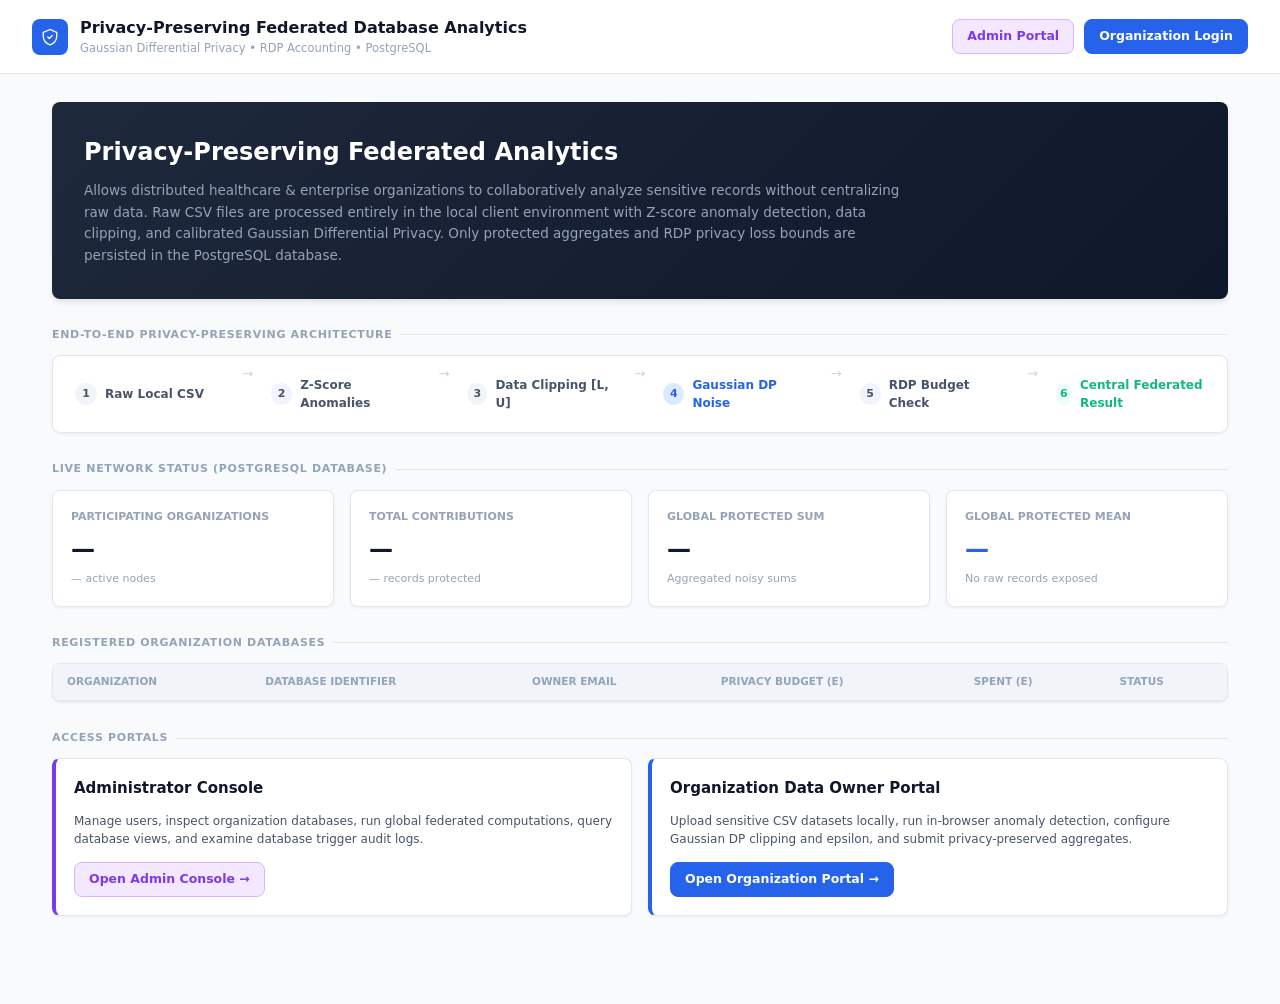
==== backend/src/main/resources/static/index.html @ 40b9c9d9 "feat: complete privacy-preserving federated analytics full-stack platform" ====
<!DOCTYPE html>
<html lang="en">
<head>
<meta charset="UTF-8" />
<meta name="viewport" content="width=device-width, initial-scale=1.0" />
<title>Privacy-Preserving Federated Database Analytics</title>
<style>
  :root {
    --bg-0: #f8fafc;
    --bg-1: #ffffff;
    --bg-2: #f1f5f9;
    --bg-card: #ffffff;
    --border: #e2e8f0;
    --border-strong: #cbd5e1;
    --text-0: #0f172a;
    --text-1: #475569;
    --text-2: #94a3b8;
    --accent: #2563eb;
    --accent-dark: #1d4ed8;
    --purple: #7c3aed;
    --green: #10b981;
    --green-bg: #ecfdf5;
    --red: #ef4444;
    --radius: 8px;
    --mono: 'SF Mono', Consolas, monospace;
    --shadow: 0 1px 3px rgba(0,0,0,0.06);
  }

  * { box-sizing: border-box; }
  body {
    margin: 0; font-family: 'Inter', system-ui, -apple-system, sans-serif;
    background: var(--bg-0); color: var(--text-0); font-size: 13px; line-height: 1.5;
  }
  header {
    padding: 16px 32px; display: flex; justify-content: space-between; align-items: center;
    background: var(--bg-1); border-bottom: 1px solid var(--border);
  }
  .brand { display: flex; align-items: center; gap: 12px; }
  .brand-icon {
    width: 36px; height: 36px; border-radius: var(--radius);
    background: var(--accent); display: flex; align-items: center; justify-content: center; color: #fff;
  }
  .brand-title { font-size: 16px; font-weight: 700; color: var(--text-0); }
  .brand-sub { font-size: 11.5px; color: var(--text-2); }
  .header-links { display: flex; gap: 10px; align-items: center; }
  .btn-link {
    padding: 7px 14px; border-radius: var(--radius); font-weight: 600; font-size: 12.5px;
    text-decoration: none; cursor: pointer; transition: all 0.15s;
  }
  .btn-link.admin { background: #f3e8ff; color: var(--purple); border: 1px solid #d8b4fe; }
  .btn-link.admin:hover { background: #e9d5ff; }
  .btn-link.org { background: var(--accent); color: #fff; border: 1px solid var(--accent); }
  .btn-link.org:hover { background: var(--accent-dark); }

  main { max-width: 1240px; margin: 0 auto; padding: 28px 32px 60px; }
  section { margin-bottom: 28px; }
  .section-title {
    font-size: 11px; font-weight: 700; text-transform: uppercase; letter-spacing: 0.06em;
    color: var(--text-2); margin-bottom: 12px; display: flex; align-items: center; gap: 8px;
  }
  .section-title::after { content: ''; flex: 1; height: 1px; background: var(--border); }

  .hero-banner {
    background: linear-gradient(135deg, #1e293b, #0f172a);
    color: #fff; padding: 32px; border-radius: var(--radius); margin-bottom: 28px;
    box-shadow: 0 4px 6px -1px rgba(0,0,0,0.1);
  }
  .hero-banner h1 { margin: 0 0 10px; font-size: 24px; font-weight: 700; }
  .hero-banner p { margin: 0; color: #94a3b8; font-size: 13.5px; line-height: 1.6; max-width: 820px; }

  .cards-grid {
    display: grid; grid-template-columns: repeat(4, 1fr); gap: 16px; margin-bottom: 20px;
  }
  .card {
    background: var(--bg-card); padding: 18px; border-radius: var(--radius);
    border: 1px solid var(--border); box-shadow: var(--shadow);
  }
  .metric-card .label { font-size: 11px; color: var(--text-2); text-transform: uppercase; font-weight: 600; margin-bottom: 6px; }
  .metric-card .value { font-size: 24px; font-weight: 700; color: var(--text-0); }
  .metric-card .sub { font-size: 11px; color: var(--text-2); margin-top: 4px; }

  .pipeline {
    display: flex; background: var(--bg-1); border: 1px solid var(--border);
    border-radius: var(--radius); padding: 8px; box-shadow: var(--shadow);
  }
  .pipe-step {
    flex: 1; display: flex; align-items: center; gap: 8px; padding: 12px 14px;
    font-size: 12px; font-weight: 600; color: var(--text-1);
  }
  .pipe-num {
    width: 22px; height: 22px; border-radius: 50%; background: var(--bg-2);
    display: flex; align-items: center; justify-content: center; font-size: 11px; font-weight: 700;
  }
  .pipe-step.noise .pipe-num { background: #dbeafe; color: var(--accent); }
  .pipe-step.noise { color: var(--accent); }
  .pipe-step.result .pipe-num { background: var(--green-bg); color: var(--green); }
  .pipe-step.result { color: var(--green); }
  .pipe-arrow { color: var(--border-strong); padding: 0 4px; }

  .table-wrap {
    background: var(--bg-card); border: 1px solid var(--border); border-radius: var(--radius);
    overflow: hidden; box-shadow: var(--shadow);
  }
  table { width: 100%; border-collapse: collapse; font-size: 12.5px; }
  thead { background: var(--bg-2); }
  th { text-align: left; padding: 10px 14px; font-size: 10.5px; text-transform: uppercase; color: var(--text-2); font-weight: 700; border-bottom: 1px solid var(--border); }
  td { padding: 10px 14px; border-bottom: 1px solid var(--border); }
  tr:last-child td { border-bottom: none; }
  tr:hover td { background: #f8fafc; }

  .badge { display: inline-flex; align-items: center; gap: 4px; padding: 2px 8px; border-radius: 999px; font-size: 10.5px; font-weight: 600; }
  .badge.active { background: var(--green-bg); color: var(--green); }
  .badge.inactive { background: #fef2f2; color: var(--red); }
</style>
</head>
<body>

<header>
  <div class="brand">
    <div class="brand-icon">
      <svg width="18" height="18" viewBox="0 0 24 24" fill="none">
        <path d="M12 2L3 6V11C3 16.5 6.8 21.3 12 22.5C17.2 21.3 21 16.5 21 11V6L12 2Z" stroke="currentColor" stroke-width="1.8"/>
        <path d="M9 12L11 14L15 10" stroke="currentColor" stroke-width="1.8" stroke-linecap="round" stroke-linejoin="round"/>
      </svg>
    </div>
    <div>
      <div class="brand-title">Privacy-Preserving Federated Database Analytics</div>
      <div class="brand-sub">Gaussian Differential Privacy &bull; RDP Accounting &bull; PostgreSQL</div>
    </div>
  </div>
  <div class="header-links">
    <a href="admin-dashboard.html" class="btn-link admin">Admin Portal</a>
    <a href="org-login.html" class="btn-link org">Organization Login</a>
  </div>
</header>

<main>

  <!-- HERO -->
  <div class="hero-banner">
    <h1>Privacy-Preserving Federated Analytics</h1>
    <p>
      Allows distributed healthcare &amp; enterprise organizations to collaboratively analyze sensitive records without centralizing raw data.
      Raw CSV files are processed entirely in the local client environment with Z-score anomaly detection, data clipping, and calibrated Gaussian Differential Privacy.
      Only protected aggregates and RDP privacy loss bounds are persisted in the PostgreSQL database.
    </p>
  </div>

  <!-- ARCHITECTURE FLOW -->
  <section>
    <div class="section-title">End-to-End Privacy-Preserving Architecture</div>
    <div class="pipeline">
      <div class="pipe-step"><span class="pipe-num">1</span>Raw Local CSV</div>
      <div class="pipe-arrow">&rarr;</div>
      <div class="pipe-step"><span class="pipe-num">2</span>Z-Score Anomalies</div>
      <div class="pipe-arrow">&rarr;</div>
      <div class="pipe-step"><span class="pipe-num">3</span>Data Clipping [L, U]</div>
      <div class="pipe-arrow">&rarr;</div>
      <div class="pipe-step noise"><span class="pipe-num">4</span>Gaussian DP Noise</div>
      <div class="pipe-arrow">&rarr;</div>
      <div class="pipe-step"><span class="pipe-num">5</span>RDP Budget Check</div>
      <div class="pipe-arrow">&rarr;</div>
      <div class="pipe-step result"><span class="pipe-num">6</span>Central Federated Result</div>
    </div>
  </section>

  <!-- REAL DATABASE METRICS -->
  <section>
    <div class="section-title">Live Network Status (PostgreSQL Database)</div>
    <div class="cards-grid">
      <div class="card metric-card">
        <div class="label">Participating Organizations</div>
        <div class="value" id="statOrgs">—</div>
        <div class="sub" id="statActiveOrgs">— active nodes</div>
      </div>
      <div class="card metric-card">
        <div class="label">Total Contributions</div>
        <div class="value" id="statContribs">—</div>
        <div class="sub" id="statRecords">— records protected</div>
      </div>
      <div class="card metric-card">
        <div class="label">Global Protected Sum</div>
        <div class="value" id="statSum">—</div>
        <div class="sub">Aggregated noisy sums</div>
      </div>
      <div class="card metric-card">
        <div class="label">Global Protected Mean</div>
        <div class="value" id="statMean" style="color:var(--accent);">—</div>
        <div class="sub">No raw records exposed</div>
      </div>
    </div>
  </section>

  <!-- REGISTERED DATABASES -->
  <section>
    <div class="section-title">Registered Organization Databases</div>
    <div class="table-wrap">
      <table>
        <thead>
          <tr>
            <th>Organization</th>
            <th>Database Identifier</th>
            <th>Owner Email</th>
            <th>Privacy Budget (&epsilon;)</th>
            <th>Spent (&epsilon;)</th>
            <th>Status</th>
          </tr>
        </thead>
        <tbody id="dbListBody"></tbody>
      </table>
    </div>
  </section>

  <!-- QUICK ACCESS PORTAL CARDS -->
  <section>
    <div class="section-title">Access Portals</div>
    <div style="display:grid; grid-template-columns: 1fr 1fr; gap:16px;">
      <div class="card" style="border-left: 4px solid var(--purple);">
        <div style="font-weight:700; font-size:15px; margin-bottom:6px;">Administrator Console</div>
        <p style="color:var(--text-1); font-size:12px; margin-bottom:14px;">
          Manage users, inspect organization databases, run global federated computations, query database views, and examine database trigger audit logs.
        </p>
        <a href="admin-dashboard.html" class="btn-link admin" style="display:inline-block;">Open Admin Console &rarr;</a>
      </div>
      <div class="card" style="border-left: 4px solid var(--accent);">
        <div style="font-weight:700; font-size:15px; margin-bottom:6px;">Organization Data Owner Portal</div>
        <p style="color:var(--text-1); font-size:12px; margin-bottom:14px;">
          Upload sensitive CSV datasets locally, run in-browser anomaly detection, configure Gaussian DP clipping and epsilon, and submit privacy-preserved aggregates.
        </p>
        <a href="org-login.html" class="btn-link org" style="display:inline-block;">Open Organization Portal &rarr;</a>
      </div>
    </div>
  </section>

</main>

<script>
  async function loadPublicData() {
    try {
      const res = await fetch('/api/analytics/results/global');
      const data = await res.json();
      document.getElementById('statOrgs').textContent = data.participatingOrganizations;
      document.getElementById('statContribs').textContent = data.contributionCount;
      document.getElementById('statRecords').textContent = Number(data.protectedTotalCount).toLocaleString();
      document.getElementById('statSum').textContent = Number(data.protectedAggregateSum).toLocaleString(undefined, { maximumFractionDigits: 2 });
      document.getElementById('statMean').textContent = Number(data.globalProtectedMean).toFixed(4);

      const dbRes = await fetch('/api/databases');
      const dbs = await dbRes.json();
      const list = dbs.content || (Array.isArray(dbs) ? dbs : []);
      document.getElementById('statActiveOrgs').textContent = `${list.filter(d => d.active).length} active nodes`;

      document.getElementById('dbListBody').innerHTML = list.map(d => `
        <tr>
          <td><strong>${escapeHtml(d.organizationName)}</strong></td>
          <td>${escapeHtml(d.dbIdentifier)}</td>
          <td>${escapeHtml(d.ownerEmail)}</td>
          <td>${Number(d.privacyEpsilonBudget).toFixed(2)}</td>
          <td>${Number(d.privacyEpsilonSpent).toFixed(4)}</td>
          <td><span class="badge ${d.active ? 'active' : 'inactive'}">${d.active ? 'Active' : 'Inactive'}</span></td>
        </tr>
      `).join('');
    } catch (e) {
      console.error(e);
    }
  }

  function escapeHtml(str) {
    if (!str) return '';
    return String(str).replace(/&/g, '&amp;').replace(/</g, '&lt;').replace(/>/g, '&gt;');
  }

  loadPublicData();
</script>

</body>
</html>
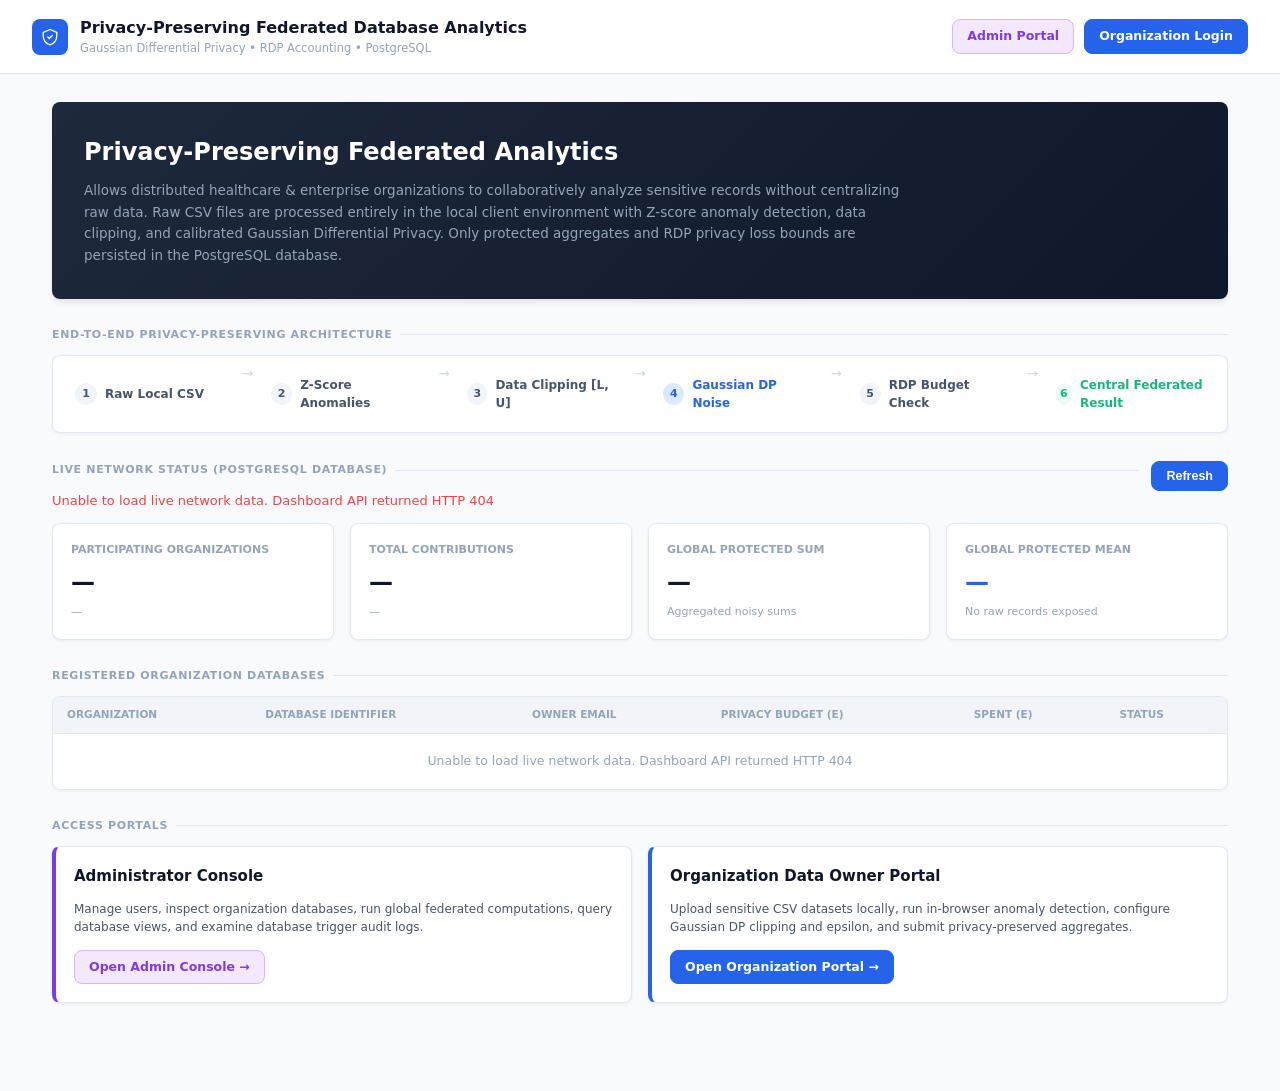
==== commit 47968fb8: "Initial commit - Privacy-Preserving Federated Database Analytics" ====
--- a/backend/src/main/resources/static/index.html
+++ b/backend/src/main/resources/static/index.html
@@ -59,6 +59,11 @@
     color: var(--text-2); margin-bottom: 12px; display: flex; align-items: center; gap: 8px;
   }
   .section-title::after { content: ''; flex: 1; height: 1px; background: var(--border); }
+  .section-heading { display: flex; align-items: center; gap: 12px; }
+  .section-heading .section-title { flex: 1; }
+  .dashboard-message { margin: 0 0 12px; color: var(--text-1); }
+  .dashboard-message.error { color: var(--red); }
+  .empty-state { padding: 18px; text-align: center; color: var(--text-2); }
 
   .hero-banner {
     background: linear-gradient(135deg, #1e293b, #0f172a);
@@ -166,7 +171,11 @@
 
   <!-- REAL DATABASE METRICS -->
   <section>
-    <div class="section-title">Live Network Status (PostgreSQL Database)</div>
+    <div class="section-heading">
+      <div class="section-title">Live Network Status (PostgreSQL Database)</div>
+      <button id="refreshDashboard" class="btn-link org" type="button" onclick="loadPublicData()">Refresh</button>
+    </div>
+    <div id="dashboardMessage" class="dashboard-message" role="status" aria-live="polite">Loading live database metrics…</div>
     <div class="cards-grid">
       <div class="card metric-card">
         <div class="label">Participating Organizations</div>
@@ -206,7 +215,9 @@
             <th>Status</th>
           </tr>
         </thead>
-        <tbody id="dbListBody"></tbody>
+        <tbody id="dbListBody">
+          <tr><td class="empty-state" colspan="6">Loading registered databases…</td></tr>
+        </tbody>
       </table>
     </div>
   </section>
@@ -235,33 +246,66 @@
 </main>
 
 <script>
+  function formatNumber(value, fractionDigits = 2) {
+    const number = Number(value);
+    return Number.isFinite(number)
+      ? number.toLocaleString(undefined, { maximumFractionDigits: fractionDigits })
+      : '—';
+  }
+
+  function showDashboardError(message) {
+    document.getElementById('dashboardMessage').textContent = message;
+    document.getElementById('dashboardMessage').className = 'dashboard-message error';
+    for (const id of ['statOrgs', 'statContribs', 'statRecords', 'statSum', 'statMean', 'statActiveOrgs']) {
+      document.getElementById(id).textContent = '—';
+    }
+    document.getElementById('dbListBody').innerHTML =
+      `<tr><td class="empty-state" colspan="6">${escapeHtml(message)}</td></tr>`;
+  }
+
   async function loadPublicData() {
+    const refreshButton = document.getElementById('refreshDashboard');
+    refreshButton.disabled = true;
+    refreshButton.textContent = 'Refreshing…';
+    document.getElementById('dashboardMessage').textContent = 'Loading live database metrics…';
+    document.getElementById('dashboardMessage').className = 'dashboard-message';
     try {
-      const res = await fetch('/api/analytics/results/global');
+      const res = await fetch('/api/public/dashboard', { headers: { Accept: 'application/json' } });
+      if (!res.ok) {
+        throw new Error(`Dashboard API returned HTTP ${res.status}`);
+      }
       const data = await res.json();
-      document.getElementById('statOrgs').textContent = data.participatingOrganizations;
-      document.getElementById('statContribs').textContent = data.contributionCount;
-      document.getElementById('statRecords').textContent = Number(data.protectedTotalCount).toLocaleString();
-      document.getElementById('statSum').textContent = Number(data.protectedAggregateSum).toLocaleString(undefined, { maximumFractionDigits: 2 });
-      document.getElementById('statMean').textContent = Number(data.globalProtectedMean).toFixed(4);
-
-      const dbRes = await fetch('/api/databases');
-      const dbs = await dbRes.json();
-      const list = dbs.content || (Array.isArray(dbs) ? dbs : []);
-      document.getElementById('statActiveOrgs').textContent = `${list.filter(d => d.active).length} active nodes`;
-
-      document.getElementById('dbListBody').innerHTML = list.map(d => `
+      const list = Array.isArray(data.databases) ? data.databases : [];
+      document.getElementById('statOrgs').textContent = formatNumber(data.totalOrganizations, 0);
+      document.getElementById('statContribs').textContent = formatNumber(data.totalContributions, 0);
+      document.getElementById('statRecords').textContent = `${formatNumber(data.totalProtectedRecords, 0)} records protected`;
+      document.getElementById('statSum').textContent = formatNumber(data.globalProtectedSum);
+      document.getElementById('statMean').textContent = data.globalProtectedMean == null
+        ? 'No protected records'
+        : formatNumber(data.globalProtectedMean, 4);
+      document.getElementById('statActiveOrgs').textContent =
+        `${formatNumber(data.activeOrganizations, 0)} active nodes`;
+      document.getElementById('dbListBody').innerHTML = list.length ? list.map(d => `
         <tr>
           <td><strong>${escapeHtml(d.organizationName)}</strong></td>
           <td>${escapeHtml(d.dbIdentifier)}</td>
           <td>${escapeHtml(d.ownerEmail)}</td>
-          <td>${Number(d.privacyEpsilonBudget).toFixed(2)}</td>
-          <td>${Number(d.privacyEpsilonSpent).toFixed(4)}</td>
+          <td>${formatNumber(d.privacyEpsilonBudget, 2)}</td>
+          <td>${formatNumber(d.privacyEpsilonSpent, 4)}</td>
           <td><span class="badge ${d.active ? 'active' : 'inactive'}">${d.active ? 'Active' : 'Inactive'}</span></td>
         </tr>
-      `).join('');
-    } catch (e) {
-      console.error(e);
+      `).join('') : '<tr><td class="empty-state" colspan="6">No organization databases are registered yet.</td></tr>';
+      document.getElementById('dashboardMessage').textContent = list.length === 0
+        ? 'No organization databases are registered yet.'
+        : data.totalContributions === 0
+          ? 'Registered organizations loaded. No protected contributions have been submitted yet.'
+          : 'Live values loaded from PostgreSQL.';
+    } catch (error) {
+      console.error('Unable to load public dashboard data:', error);
+      showDashboardError(`Unable to load live network data. ${error.message || 'Check that the API and PostgreSQL are available.'}`);
+    } finally {
+      refreshButton.disabled = false;
+      refreshButton.textContent = 'Refresh';
     }
   }
 
@@ -270,6 +314,9 @@
     return String(str).replace(/&/g, '&amp;').replace(/</g, '&lt;').replace(/>/g, '&gt;');
   }
 
+  window.addEventListener('storage', event => {
+    if (event.key === 'fpa-public-dashboard-refresh') loadPublicData();
+  });
   loadPublicData();
 </script>
 
